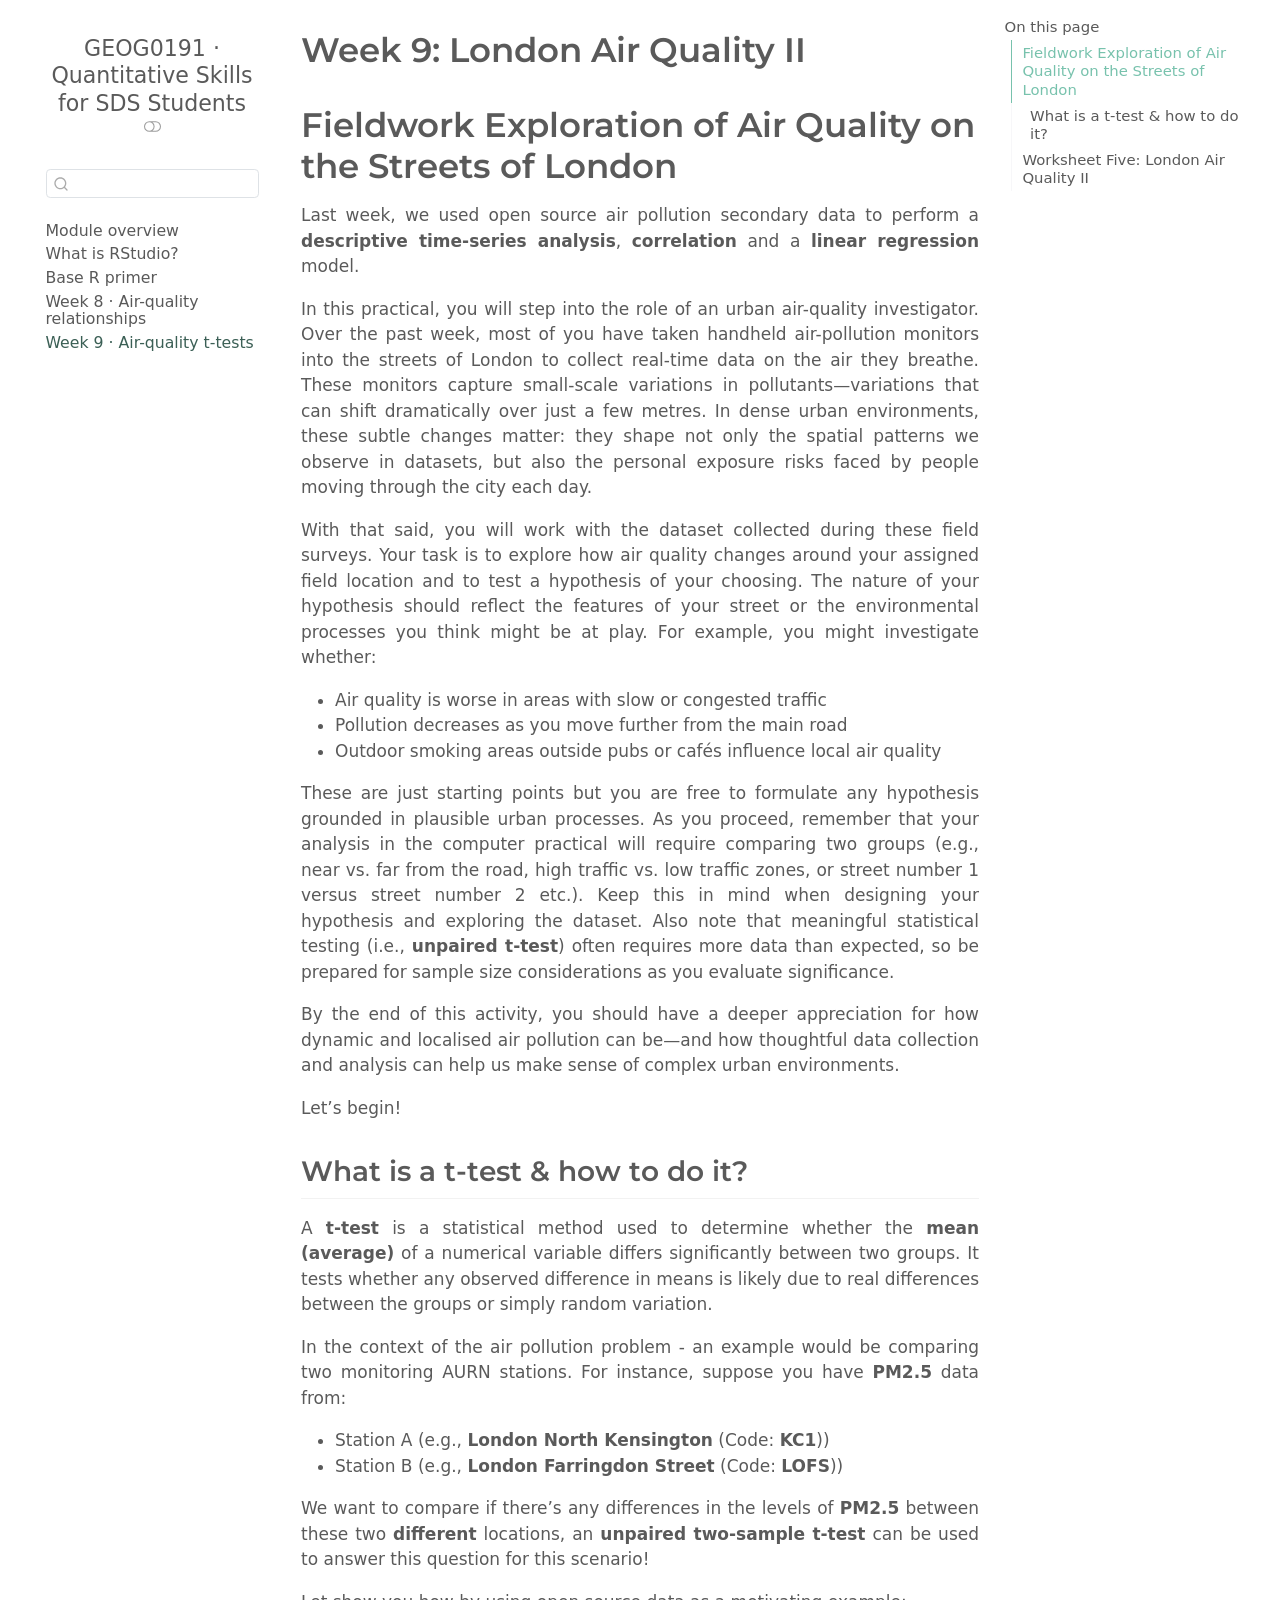
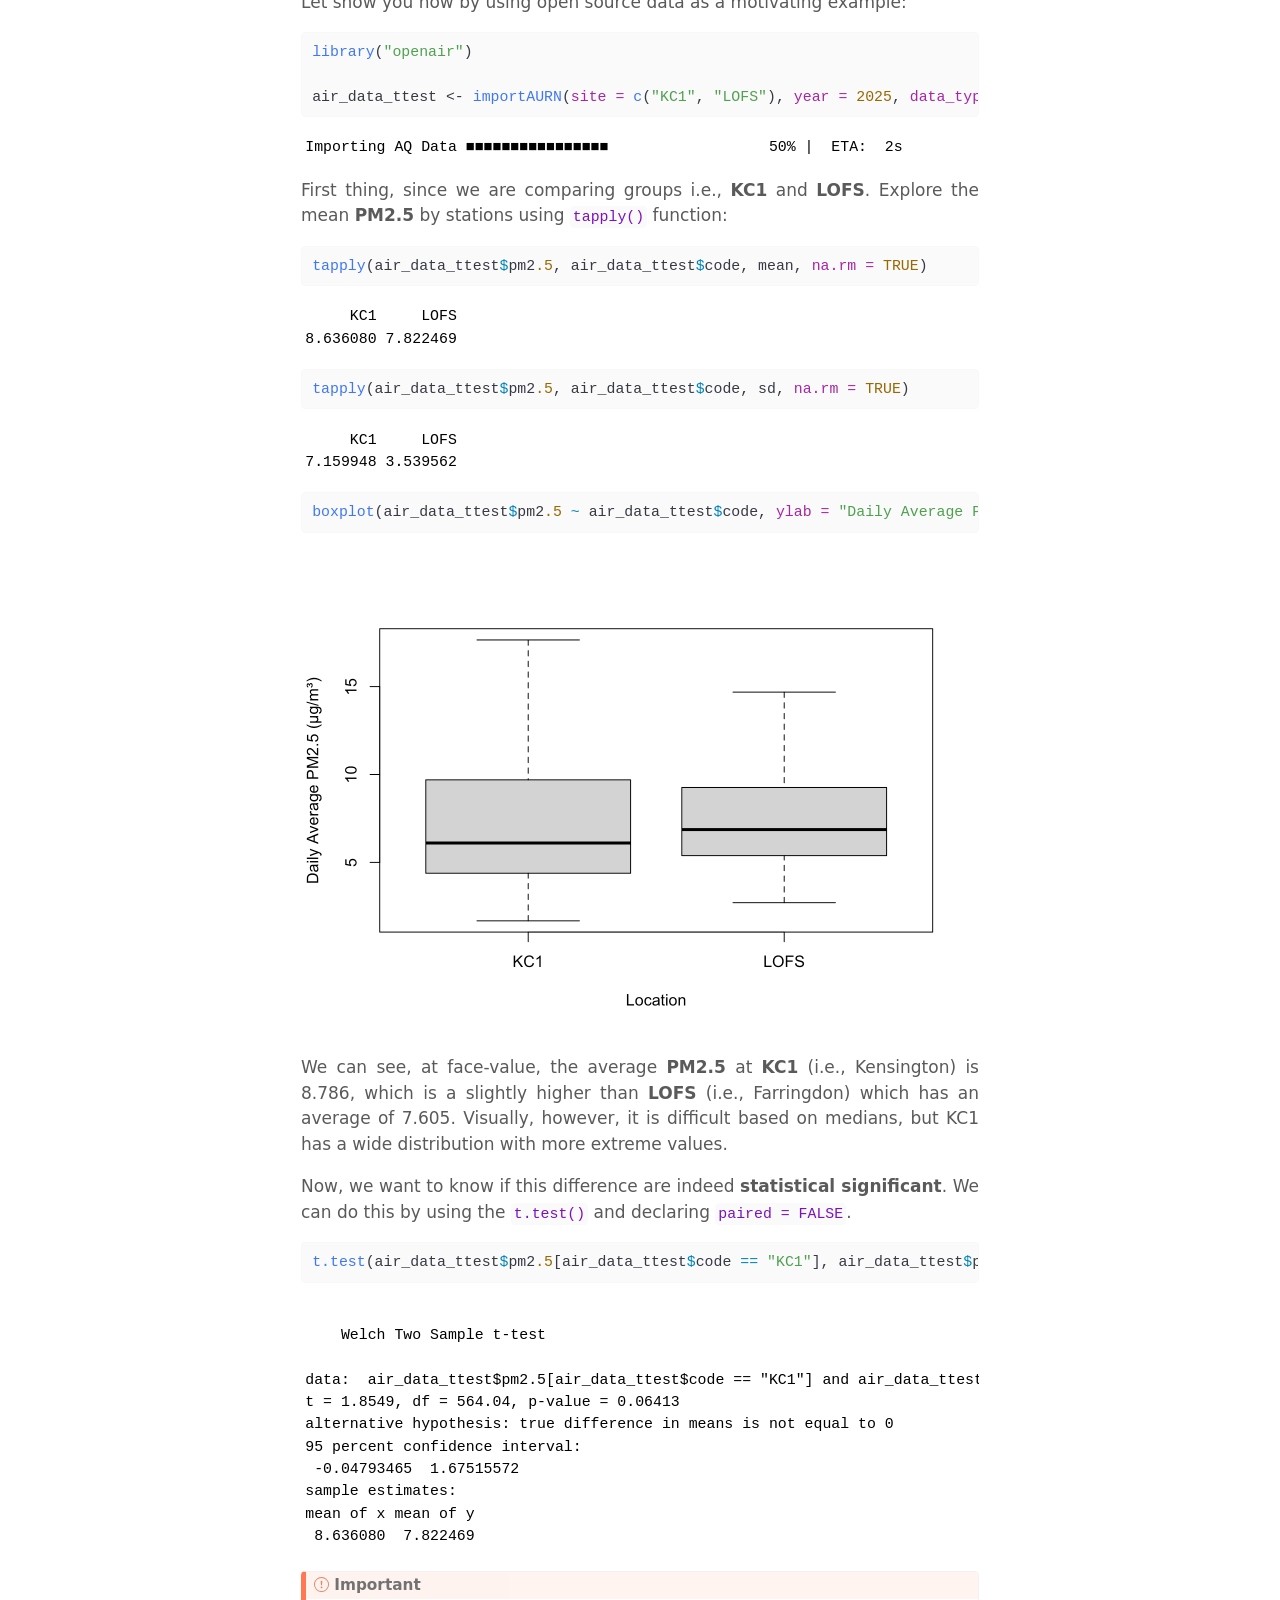
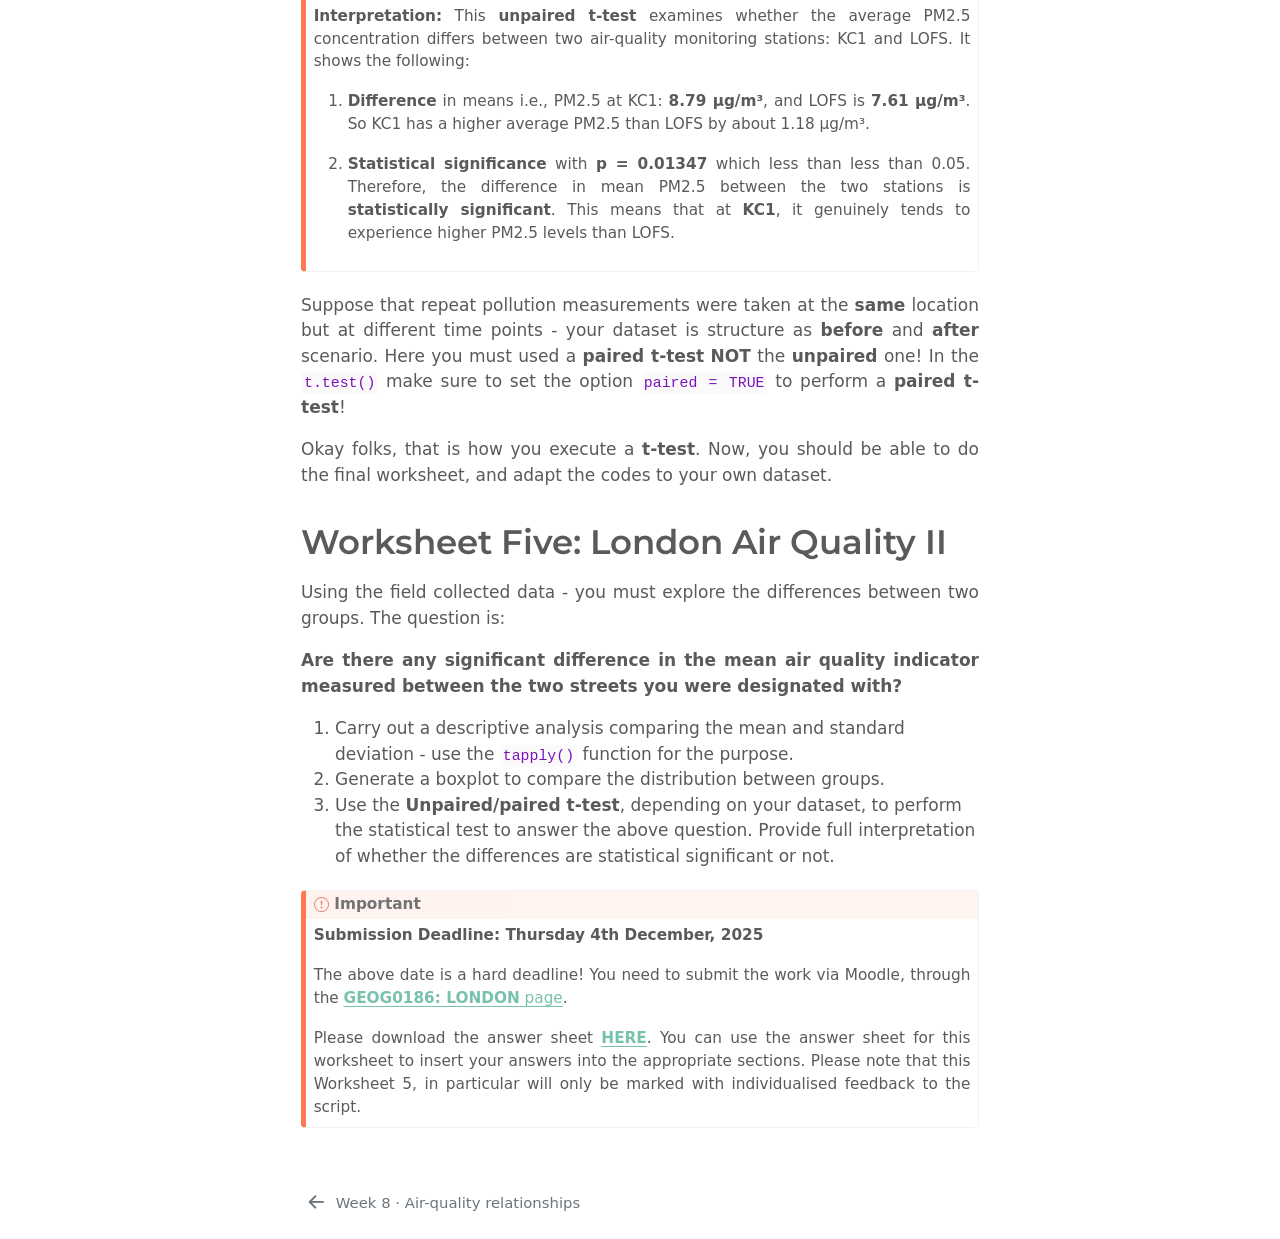
==== docs/10-london_airquality_ttests.html @ a3daf784 "Add GEOG0191 Quarto course website" ====
<!DOCTYPE html>
<html xmlns="http://www.w3.org/1999/xhtml" lang="en" xml:lang="en"><head>

<meta charset="utf-8">
<meta name="generator" content="quarto-1.11.9">

<meta name="viewport" content="width=device-width, initial-scale=1.0, user-scalable=yes">


<title>Week 9: London Air Quality II – GEOG0191 · Quantitative Skills for SDS Students</title>
<style>
/* Default styles provided by pandoc.
** See https://pandoc.org/MANUAL.html#variables-for-html for config info.
*/
span.smallcaps{font-variant: small-caps;}
div.columns{display: flex; gap: 1.5em;}
div.column{flex: auto;}
@media screen {
div.columns{gap: min(4vw, 1.5em);}
div.column{overflow-x: auto;}
}
div.hanging-indent{margin-left: 1.5em; text-indent: -1.5em;}
ul.task-list{list-style: none;}
ul.task-list li input[type="checkbox"] {
  width: 0.8em;
  margin: 0 0.8em 0.2em -1em; /* quarto-specific, see https://github.com/quarto-dev/quarto-cli/issues/4556 */ 
  vertical-align: middle;
}
/* CSS for syntax highlighting */
html { -webkit-text-size-adjust: 100%; }
pre > code.sourceCode { white-space: pre; position: relative; }
pre > code.sourceCode > span { display: inline-block; line-height: 1.25; }
pre > code.sourceCode > span:empty { height: 1.2em; }
.sourceCode { overflow: visible; }
code.sourceCode > span { color: inherit; text-decoration: inherit; }
div.sourceCode { margin: 1em 0; }
pre.sourceCode { margin: 0; }
@media screen {
div.sourceCode { overflow: auto; }
}
@media print {
pre > code.sourceCode { white-space: pre-wrap; }
pre > code.sourceCode > span { text-indent: -5em; padding-left: 5em; }
}
pre.numberSource code
  { counter-reset: source-line 0; }
pre.numberSource code > span
  { position: relative; left: -4em; counter-increment: source-line; }
pre.numberSource code > span > a:first-child::before
  { content: counter(source-line);
    position: relative; left: -1em; text-align: right; vertical-align: baseline;
    border: none; display: inline-block;
    -webkit-touch-callout: none; -webkit-user-select: none;
    -khtml-user-select: none; -moz-user-select: none;
    -ms-user-select: none; user-select: none;
    padding: 0 4px; width: 4em;
  }
pre.numberSource { margin-left: 3em;  padding-left: 4px; }
div.sourceCode
  {   }
@media screen {
pre > code.sourceCode > span > a:first-child::before { text-decoration: underline; }
}
</style>


<script src="site_libs/quarto-nav/quarto-nav.js"></script>
<script src="site_libs/quarto-nav/headroom.min.js"></script>
<script src="site_libs/clipboard/clipboard.min.js"></script>
<script src="site_libs/quarto-search/autocomplete.umd.js"></script>
<script src="site_libs/quarto-search/fuse.min.js"></script>
<script src="site_libs/quarto-search/quarto-search.js"></script>
<meta name="quarto:offset" content="./">
<link href="./09-london_airquality_relationships.html" rel="prev">
<script src="site_libs/quarto-html/quarto.js" type="module"></script>
<script src="site_libs/quarto-html/tabsets/tabsets.js" type="module"></script>
<script src="site_libs/quarto-html/scrollable-regions/scrollable-regions.js" type="module"></script>
<script src="site_libs/quarto-html/popper.min.js"></script>
<script src="site_libs/quarto-html/tippy.umd.min.js"></script>
<script src="site_libs/quarto-html/anchor.min.js"></script>
<link href="site_libs/quarto-html/tippy.css" rel="stylesheet">
<link href="site_libs/quarto-html/quarto-syntax-highlighting-c2b08e7e9e4d0725d7c99c9a799ba6e7.css" rel="stylesheet" class="quarto-color-scheme" id="quarto-text-highlighting-styles">
<link href="site_libs/quarto-html/quarto-syntax-highlighting-dark-b64bf133a05c9b35a1c1b0604a81005c.css" rel="stylesheet" class="quarto-color-scheme quarto-color-alternate" id="quarto-text-highlighting-styles">
<link href="site_libs/quarto-html/quarto-syntax-highlighting-c2b08e7e9e4d0725d7c99c9a799ba6e7.css" rel="stylesheet" class="quarto-color-scheme-extra" id="quarto-text-highlighting-styles">
<script src="site_libs/bootstrap/bootstrap.min.js"></script>
<link href="site_libs/bootstrap/bootstrap-icons.css" rel="stylesheet">
<link href="site_libs/bootstrap/bootstrap-5db68345d1c894ac25164dea69aedfac.min.css" rel="stylesheet" append-hash="true" class="quarto-color-scheme" id="quarto-bootstrap" data-mode="light">
<link href="site_libs/bootstrap/bootstrap-dark-2c276f5c0ceea2bc887d9467728f8e15.min.css" rel="stylesheet" append-hash="true" class="quarto-color-scheme quarto-color-alternate" id="quarto-bootstrap" data-mode="dark">
<link href="site_libs/bootstrap/bootstrap-5db68345d1c894ac25164dea69aedfac.min.css" rel="stylesheet" append-hash="true" class="quarto-color-scheme-extra" id="quarto-bootstrap" data-mode="light">
<script id="quarto-search-options" type="application/json">{
  "location": "sidebar",
  "copy-button": false,
  "collapse-after": 3,
  "panel-placement": "start",
  "type": "textbox",
  "limit": 50,
  "keyboard-shortcut": [
    "f",
    "/",
    "s"
  ],
  "show-item-context": false,
  "language": {
    "search-no-results-text": "No results",
    "search-matching-documents-text": "matching documents",
    "search-copy-link-title": "Copy link to search",
    "search-hide-matches-text": "Hide additional matches",
    "search-more-match-text": "more match in this document",
    "search-more-matches-text": "more matches in this document",
    "search-clear-button-title": "Clear",
    "search-text-placeholder": "",
    "search-detached-cancel-button-title": "Cancel",
    "search-submit-button-title": "Submit",
    "search-label": "Search"
  }
}</script>
<style>html{ scroll-behavior: smooth; }</style>


<link rel="stylesheet" href="assets/all_css/styles.css">
</head>

<body class="nav-sidebar floating quarto-light"><a id="quarto-skip-link" class="visually-hidden-focusable" href="#quarto-document-content">Skip to main content</a><script id="quarto-html-before-body" type="application/javascript">
    const toggleBodyColorMode = (bsSheetEl) => {
      const mode = bsSheetEl.getAttribute("data-mode");
      const bodyEl = window.document.querySelector("body");
      if (mode === "dark") {
        bodyEl.classList.add("quarto-dark");
        bodyEl.classList.remove("quarto-light");
      } else {
        bodyEl.classList.add("quarto-light");
        bodyEl.classList.remove("quarto-dark");
      }
    }
    const toggleBodyColorPrimary = () => {
      const bsSheetEl = window.document.querySelector("link#quarto-bootstrap:not([rel=disabled-stylesheet])");
      if (bsSheetEl) {
        toggleBodyColorMode(bsSheetEl);
      }
    }
    const setColorSchemeToggle = (alternate) => {
      const toggles = window.document.querySelectorAll('.quarto-color-scheme-toggle');
      for (let i=0; i < toggles.length; i++) {
        const toggle = toggles[i];
        if (toggle) {
          toggle.setAttribute("aria-checked", alternate ? "true" : "false");
          if (alternate) {
            toggle.classList.add("alternate");
          } else {
            toggle.classList.remove("alternate");
          }
        }
      }
    };
    const toggleColorMode = (alternate) => {
      // Switch the stylesheets
      const primaryStylesheets = window.document.querySelectorAll('link.quarto-color-scheme:not(.quarto-color-alternate)');
      const alternateStylesheets = window.document.querySelectorAll('link.quarto-color-scheme.quarto-color-alternate');
      manageTransitions('#quarto-margin-sidebar .nav-link', false);
      if (alternate) {
        // note: dark is layered on light, we don't disable primary!
        enableStylesheet(alternateStylesheets);
        for (const sheetNode of alternateStylesheets) {
          if (sheetNode.id === "quarto-bootstrap") {
            toggleBodyColorMode(sheetNode);
          }
        }
      } else {
        disableStylesheet(alternateStylesheets);
        enableStylesheet(primaryStylesheets)
        toggleBodyColorPrimary();
      }
      manageTransitions('#quarto-margin-sidebar .nav-link', true);
      // Switch the toggles
      setColorSchemeToggle(alternate)
    }
    // Hack to workaround the fact that safari doesn't
    // properly recolor the scrollbar when toggling (#1455).
    // Not run on load: stylesheets are set before first paint there, and
    // scrolling would undo the scroll to a URL fragment (#14973).
    // The one pixel nudge keeps the reader where they were.
    const refreshSafariScrollbar = () => {
      if (navigator.userAgent.indexOf('Safari') > 0 && navigator.userAgent.indexOf('Chrome') == -1) {
        manageTransitions("body", false);
        const scrollY = window.scrollY;
        window.scrollTo(0, scrollY > 0 ? scrollY - 1 : 1);
        setTimeout(() => {
          window.scrollTo(0, scrollY);
          manageTransitions("body", true);
        }, 40);
      }
    }
    const disableStylesheet = (stylesheets) => {
      for (let i=0; i < stylesheets.length; i++) {
        const stylesheet = stylesheets[i];
        stylesheet.rel = 'disabled-stylesheet';
      }
    }
    const enableStylesheet = (stylesheets) => {
      for (let i=0; i < stylesheets.length; i++) {
        const stylesheet = stylesheets[i];
        if(stylesheet.rel !== 'stylesheet') { // for Chrome, which will still FOUC without this check
          stylesheet.rel = 'stylesheet';
        }
      }
    }
    const manageTransitions = (selector, allowTransitions) => {
      const els = window.document.querySelectorAll(selector);
      for (let i=0; i < els.length; i++) {
        const el = els[i];
        if (allowTransitions) {
          el.classList.remove('notransition');
        } else {
          el.classList.add('notransition');
        }
      }
    }
    const isFileUrl = () => {
      return window.location.protocol === 'file:';
    }
    const hasAlternateSentinel = () => {
      let styleSentinel = getColorSchemeSentinel();
      if (styleSentinel !== null) {
        return styleSentinel === "alternate";
      } else {
        return false;
      }
    }
    const setStyleSentinel = (alternate) => {
      const value = alternate ? "alternate" : "default";
      if (!isFileUrl()) {
        window.localStorage.setItem("quarto-color-scheme", value);
      } else {
        localAlternateSentinel = value;
      }
    }
    const getColorSchemeSentinel = () => {
      if (!isFileUrl()) {
        const storageValue = window.localStorage.getItem("quarto-color-scheme");
        return storageValue != null ? storageValue : localAlternateSentinel;
      } else {
        return localAlternateSentinel;
      }
    }
    const toggleGiscusIfUsed = (isAlternate, darkModeDefault) => {
      const baseTheme = document.querySelector('#giscus-base-theme')?.value ?? 'light';
      const alternateTheme = document.querySelector('#giscus-alt-theme')?.value ?? 'dark';
      let newTheme = '';
      if(authorPrefersDark) {
        newTheme = isAlternate ? baseTheme : alternateTheme;
      } else {
        newTheme = isAlternate ? alternateTheme : baseTheme;
      }
      const changeGiscusTheme = () => {
        // From: https://github.com/giscus/giscus/issues/336
        const sendMessage = (message) => {
          const iframe = document.querySelector('iframe.giscus-frame');
          if (!iframe) return;
          iframe.contentWindow.postMessage({ giscus: message }, 'https://giscus.app');
        }
        sendMessage({
          setConfig: {
            theme: newTheme
          }
        });
      }
      const isGiscussLoaded = window.document.querySelector('iframe.giscus-frame') !== null;
      if (isGiscussLoaded) {
        changeGiscusTheme();
      }
    };
    const authorPrefersDark = false;
    const darkModeDefault = authorPrefersDark;
      document.querySelector('link#quarto-text-highlighting-styles.quarto-color-scheme-extra').rel = 'disabled-stylesheet';
      document.querySelector('link#quarto-bootstrap.quarto-color-scheme-extra').rel = 'disabled-stylesheet';
    let localAlternateSentinel = darkModeDefault ? 'alternate' : 'default';
    // Dark / light mode switch
    window.quartoToggleColorScheme = () => {
      // Read the current dark / light value
      let toAlternate = !hasAlternateSentinel();
      toggleColorMode(toAlternate);
      refreshSafariScrollbar();
      setStyleSentinel(toAlternate);
      toggleGiscusIfUsed(toAlternate, darkModeDefault);
      window.dispatchEvent(new Event('resize'));
    };
    // Switch to dark mode if need be
    if (hasAlternateSentinel()) {
      toggleColorMode(true);
    } else {
      toggleColorMode(false);
    }
  </script>

<div id="quarto-search-results"></div>
  <header id="quarto-header" class="headroom fixed-top">
  <nav class="quarto-secondary-nav" aria-label="Toolbar">
    <div class="container-fluid d-flex">
      <button type="button" class="quarto-btn-toggle btn" data-bs-toggle="collapse" role="button" data-bs-target=".quarto-sidebar-collapse-item" aria-controls="quarto-sidebar" aria-expanded="false" aria-label="Toggle sidebar navigation" onclick="if (window.quartoToggleHeadroom) { window.quartoToggleHeadroom(); }">
        <i class="bi bi-layout-text-sidebar-reverse"></i>
      </button>
        <nav class="quarto-page-breadcrumbs" aria-label="Breadcrumbs"><ol class="breadcrumb"><li class="breadcrumb-item"><a href="./10-london_airquality_ttests.html">Week 9 · Air-quality t-tests</a></li></ol></nav>
        <a class="flex-grow-1" data-bs-toggle="collapse" data-bs-target=".quarto-sidebar-collapse-item" onclick="if (window.quartoToggleHeadroom) { window.quartoToggleHeadroom(); }">      
        </a>
      <button type="button" class="btn quarto-search-button" aria-label="Search" onclick="window.quartoOpenSearch();">
        <i class="bi bi-search"></i>
      </button>
    </div>
  </nav>
</header>
<!-- content -->
<div id="quarto-content" class="quarto-container page-columns page-rows-contents page-layout-article">
<!-- sidebar -->
  <nav id="quarto-sidebar" class="sidebar collapse collapse-horizontal quarto-sidebar-collapse-item sidebar-navigation floating overflow-auto" aria-label="Site">
    <div class="pt-lg-2 mt-2 text-left sidebar-header">
    <div class="sidebar-title mb-0 py-0">
      <a href="./">GEOG0191 · Quantitative Skills for SDS Students</a> 
        <div class="sidebar-tools-main">
  <button type="button" role="switch" aria-checked="false" class="quarto-color-scheme-toggle quarto-navigation-tool  px-1" onclick="window.quartoToggleColorScheme(); return false;" title="Toggle dark mode" aria-label="Toggle dark mode"><i class="bi"></i></button>
</div>
    </div>
      </div>
        <div class="mt-2 flex-shrink-0 align-items-center">
        <div class="sidebar-search">
        <div id="quarto-search" class="" title="Search"></div>
        </div>
        </div>
    <div class="sidebar-menu-container"> 
    <ul class="list-unstyled mt-1">
        <li class="sidebar-item">
  <div class="sidebar-item-container"> 
  <a href="./index.html" class="sidebar-item-text sidebar-link">
 <span class="menu-text">Module overview</span></a>
  </div>
</li>
        <li class="sidebar-item">
  <div class="sidebar-item-container"> 
  <a href="./01-what_is_rstudio.html" class="sidebar-item-text sidebar-link">
 <span class="menu-text">What is RStudio?</span></a>
  </div>
</li>
        <li class="sidebar-item">
  <div class="sidebar-item-container"> 
  <a href="./02-base_r_primer.html" class="sidebar-item-text sidebar-link">
 <span class="menu-text">Base R primer</span></a>
  </div>
</li>
        <li class="sidebar-item">
  <div class="sidebar-item-container"> 
  <a href="./09-london_airquality_relationships.html" class="sidebar-item-text sidebar-link">
 <span class="menu-text">Week 8 · Air-quality relationships</span></a>
  </div>
</li>
        <li class="sidebar-item">
  <div class="sidebar-item-container"> 
  <a href="./10-london_airquality_ttests.html" class="sidebar-item-text sidebar-link active">
 <span class="menu-text">Week 9 · Air-quality t-tests</span></a>
  </div>
</li>
    </ul>
    </div>
</nav>
<div id="quarto-sidebar-glass" class="quarto-sidebar-collapse-item" data-bs-toggle="collapse" data-bs-target=".quarto-sidebar-collapse-item"></div>
<!-- margin-sidebar -->
    <div id="quarto-margin-sidebar" class="sidebar margin-sidebar">
        <nav id="TOC" role="doc-toc" aria-labelledby="toc-title" class="toc-active">
    <h2 id="toc-title">On this page</h2>
   
  <ul>
  <li><a href="#fieldwork-exploration-of-air-quality-on-the-streets-of-london" id="toc-fieldwork-exploration-of-air-quality-on-the-streets-of-london" class="nav-link active" data-scroll-target="#fieldwork-exploration-of-air-quality-on-the-streets-of-london">Fieldwork Exploration of Air Quality on the Streets of London</a>
  <ul class="collapse">
  <li><a href="#what-is-a-t-test-how-to-do-it" id="toc-what-is-a-t-test-how-to-do-it" class="nav-link" data-scroll-target="#what-is-a-t-test-how-to-do-it">What is a t-test &amp; how to do it?</a></li>
  </ul></li>
  <li><a href="#worksheet-five-london-air-quality-ii" id="toc-worksheet-five-london-air-quality-ii" class="nav-link" data-scroll-target="#worksheet-five-london-air-quality-ii">Worksheet Five: London Air Quality II</a></li>
  </ul>
</nav>
    </div>
<!-- main -->
<main class="content" id="quarto-document-content" tabindex="-1">


<header id="title-block-header" class="quarto-title-block default">
<div class="quarto-title">
<h1 class="title">Week 9: London Air Quality II</h1>
</div>



<div class="quarto-title-meta">

    
  
    
  </div>
  


</header>


<section id="fieldwork-exploration-of-air-quality-on-the-streets-of-london" class="level1">
<h1>Fieldwork Exploration of Air Quality on the Streets of London</h1>
<p>Last week, we used open source air pollution secondary data to perform a <strong>descriptive time-series analysis</strong>, <strong>correlation</strong> and a <strong>linear regression</strong> model.</p>
<p>In this practical, you will step into the role of an urban air-quality investigator. Over the past week, most of you have taken handheld air-pollution monitors into the streets of London to collect real-time data on the air they breathe. These monitors capture small-scale variations in pollutants—variations that can shift dramatically over just a few metres. In dense urban environments, these subtle changes matter: they shape not only the spatial patterns we observe in datasets, but also the personal exposure risks faced by people moving through the city each day.</p>
<p>With that said, you will work with the dataset collected during these field surveys. Your task is to explore how air quality changes around your assigned field location and to test a hypothesis of your choosing. The nature of your hypothesis should reflect the features of your street or the environmental processes you think might be at play. For example, you might investigate whether:</p>
<ul>
<li>Air quality is worse in areas with slow or congested traffic</li>
<li>Pollution decreases as you move further from the main road</li>
<li>Outdoor smoking areas outside pubs or cafés influence local air quality</li>
</ul>
<p>These are just starting points but you are free to formulate any hypothesis grounded in plausible urban processes. As you proceed, remember that your analysis in the computer practical will require comparing two groups (e.g., near vs.&nbsp;far from the road, high traffic vs.&nbsp;low traffic zones, or street number 1 versus street number 2 etc.). Keep this in mind when designing your hypothesis and exploring the dataset. Also note that meaningful statistical testing (i.e., <strong>unpaired t-test</strong>) often requires more data than expected, so be prepared for sample size considerations as you evaluate significance.</p>
<p>By the end of this activity, you should have a deeper appreciation for how dynamic and localised air pollution can be—and how thoughtful data collection and analysis can help us make sense of complex urban environments.</p>
<p>Let’s begin!</p>
<section id="what-is-a-t-test-how-to-do-it" class="level2">
<h2 class="anchored" data-anchor-id="what-is-a-t-test-how-to-do-it">What is a t-test &amp; how to do it?</h2>
<p>A <strong>t-test</strong> is a statistical method used to determine whether the <strong>mean (average)</strong> of a numerical variable differs significantly between two groups. It tests whether any observed difference in means is likely due to real differences between the groups or simply random variation.</p>
<p>In the context of the air pollution problem - an example would be comparing two monitoring AURN stations. For instance, suppose you have <strong>PM2.5</strong> data from:</p>
<ul>
<li>Station A (e.g., <strong>London North Kensington</strong> (Code: <strong>KC1</strong>))</li>
<li>Station B (e.g., <strong>London Farringdon Street</strong> (Code: <strong>LOFS</strong>))</li>
</ul>
<p>We want to compare if there’s any differences in the levels of <strong>PM2.5</strong> between these two <strong>different</strong> locations, an <strong>unpaired two-sample t-test</strong> can be used to answer this question for this scenario!</p>
<p>Let show you how by using open source data as a motivating example:</p>
<div class="cell">
<div class="code-copy-outer-scaffold"><div class="sourceCode cell-code" id="cb1"><pre class="sourceCode r code-with-copy"><code class="sourceCode r"><span id="cb1-1"><a href="#cb1-1" aria-hidden="true" tabindex="-1"></a><span class="fu">library</span>(<span class="st">"openair"</span>)</span>
<span id="cb1-2"><a href="#cb1-2" aria-hidden="true" tabindex="-1"></a></span>
<span id="cb1-3"><a href="#cb1-3" aria-hidden="true" tabindex="-1"></a>air_data_ttest <span class="ot">&lt;-</span> <span class="fu">importAURN</span>(<span class="at">site =</span> <span class="fu">c</span>(<span class="st">"KC1"</span>, <span class="st">"LOFS"</span>), <span class="at">year =</span> <span class="dv">2025</span>, <span class="at">data_type =</span> <span class="st">"daily"</span>, <span class="at">pollutant =</span> <span class="st">"pm2.5"</span>)</span></code></pre></div><button title="Copy to Clipboard" class="code-copy-button"><i class="bi"></i></button></div>
<div class="cell-output cell-output-stderr">
<pre><code>Importing AQ Data ■■■■■■■■■■■■■■■■                  50% |  ETA:  2s</code></pre>
</div>
</div>
<p>First thing, since we are comparing groups i.e., <strong>KC1</strong> and <strong>LOFS</strong>. Explore the mean <strong>PM2.5</strong> by stations using <code>tapply()</code> function:</p>
<div class="cell">
<div class="code-copy-outer-scaffold"><div class="sourceCode cell-code" id="cb3"><pre class="sourceCode r code-with-copy"><code class="sourceCode r"><span id="cb3-1"><a href="#cb3-1" aria-hidden="true" tabindex="-1"></a><span class="fu">tapply</span>(air_data_ttest<span class="sc">$</span>pm2<span class="fl">.5</span>, air_data_ttest<span class="sc">$</span>code, mean, <span class="at">na.rm =</span> <span class="cn">TRUE</span>)</span></code></pre></div><button title="Copy to Clipboard" class="code-copy-button"><i class="bi"></i></button></div>
<div class="cell-output cell-output-stdout">
<pre><code>     KC1     LOFS 
8.636080 7.822469 </code></pre>
</div>
<div class="code-copy-outer-scaffold"><div class="sourceCode cell-code" id="cb5"><pre class="sourceCode r code-with-copy"><code class="sourceCode r"><span id="cb5-1"><a href="#cb5-1" aria-hidden="true" tabindex="-1"></a><span class="fu">tapply</span>(air_data_ttest<span class="sc">$</span>pm2<span class="fl">.5</span>, air_data_ttest<span class="sc">$</span>code, sd, <span class="at">na.rm =</span> <span class="cn">TRUE</span>)</span></code></pre></div><button title="Copy to Clipboard" class="code-copy-button"><i class="bi"></i></button></div>
<div class="cell-output cell-output-stdout">
<pre><code>     KC1     LOFS 
7.159948 3.539562 </code></pre>
</div>
<div class="code-copy-outer-scaffold"><div class="sourceCode cell-code" id="cb7"><pre class="sourceCode r code-with-copy"><code class="sourceCode r"><span id="cb7-1"><a href="#cb7-1" aria-hidden="true" tabindex="-1"></a><span class="fu">boxplot</span>(air_data_ttest<span class="sc">$</span>pm2<span class="fl">.5</span> <span class="sc">~</span> air_data_ttest<span class="sc">$</span>code, <span class="at">ylab =</span> <span class="st">"Daily Average PM2.5 (μg/m³)"</span>, <span class="at">xlab =</span> <span class="st">"Location"</span>, <span class="at">outline =</span> <span class="cn">FALSE</span>)</span></code></pre></div><button title="Copy to Clipboard" class="code-copy-button"><i class="bi"></i></button></div>
<div class="cell-output-display">
<div>
<figure class="figure">
<p><img src="10-london_airquality_ttests_files/figure-html/mean_groups_analysis-1.png" class="img-fluid figure-img" width="672"></p>
</figure>
</div>
</div>
</div>
<p>We can see, at face-value, the average <strong>PM2.5</strong> at <strong>KC1</strong> (i.e., Kensington) is 8.786, which is a slightly higher than <strong>LOFS</strong> (i.e., Farringdon) which has an average of 7.605. Visually, however, it is difficult based on medians, but KC1 has a wide distribution with more extreme values.</p>
<p>Now, we want to know if this difference are indeed <strong>statistical significant</strong>. We can do this by using the <code>t.test()</code> and declaring <code>paired = FALSE</code>.</p>
<div class="cell">
<div class="code-copy-outer-scaffold"><div class="sourceCode cell-code" id="cb8"><pre class="sourceCode r code-with-copy"><code class="sourceCode r"><span id="cb8-1"><a href="#cb8-1" aria-hidden="true" tabindex="-1"></a><span class="fu">t.test</span>(air_data_ttest<span class="sc">$</span>pm2<span class="fl">.5</span>[air_data_ttest<span class="sc">$</span>code <span class="sc">==</span> <span class="st">"KC1"</span>], air_data_ttest<span class="sc">$</span>pm2<span class="fl">.5</span>[air_data_ttest<span class="sc">$</span>code <span class="sc">==</span> <span class="st">"LOFS"</span>], <span class="at">paired =</span> <span class="cn">FALSE</span>)</span></code></pre></div><button title="Copy to Clipboard" class="code-copy-button"><i class="bi"></i></button></div>
<div class="cell-output cell-output-stdout">
<pre><code>
    Welch Two Sample t-test

data:  air_data_ttest$pm2.5[air_data_ttest$code == "KC1"] and air_data_ttest$pm2.5[air_data_ttest$code == "LOFS"]
t = 1.8549, df = 564.04, p-value = 0.06413
alternative hypothesis: true difference in means is not equal to 0
95 percent confidence interval:
 -0.04793465  1.67515572
sample estimates:
mean of x mean of y 
 8.636080  7.822469 </code></pre>
</div>
</div>
<div class="callout callout-style-default callout-important callout-titled">
<div class="callout-header d-flex align-content-center">
<div class="callout-icon-container">
<i class="callout-icon"></i>
</div>
<div class="callout-title-container flex-fill">
Important
</div>
</div>
<div class="callout-body-container callout-body">
<p><strong>Interpretation:</strong> This <strong>unpaired t-test</strong> examines whether the average PM2.5 concentration differs between two air-quality monitoring stations: KC1 and LOFS. It shows the following:</p>
<ol type="1">
<li><p><strong>Difference</strong> in means i.e., PM2.5 at KC1: <strong>8.79 µg/m³</strong>, and LOFS is <strong>7.61 µg/m³</strong>. So KC1 has a higher average PM2.5 than LOFS by about 1.18 µg/m³.</p></li>
<li><p><strong>Statistical significance</strong> with <strong>p = 0.01347</strong> which less than less than 0.05. Therefore, the difference in mean PM2.5 between the two stations is <strong>statistically significant</strong>. This means that at <strong>KC1</strong>, it genuinely tends to experience higher PM2.5 levels than LOFS.</p></li>
</ol>
</div>
</div>
<div class="(.callout-warning)">
<p>Suppose that repeat pollution measurements were taken at the <strong>same</strong> location but at different time points - your dataset is structure as <strong>before</strong> and <strong>after</strong> scenario. Here you must used a <strong>paired t-test</strong> <strong>NOT</strong> the <strong>unpaired</strong> one! In the <code>t.test()</code> make sure to set the option <code>paired = TRUE</code> to perform a <strong>paired t-test</strong>!</p>
</div>
<p>Okay folks, that is how you execute a <strong>t-test</strong>. Now, you should be able to do the final worksheet, and adapt the codes to your own dataset.</p>
</section>
</section>
<section id="worksheet-five-london-air-quality-ii" class="level1">
<h1>Worksheet Five: London Air Quality II</h1>
<p>Using the field collected data - you must explore the differences between two groups. The question is:</p>
<p><strong>Are there any significant difference in the mean air quality indicator measured between the two streets you were designated with?</strong></p>
<ol type="1">
<li>Carry out a descriptive analysis comparing the mean and standard deviation - use the <code>tapply()</code> function for the purpose.</li>
<li>Generate a boxplot to compare the distribution between groups.</li>
<li>Use the <strong>Unpaired/paired t-test</strong>, depending on your dataset, to perform the statistical test to answer the above question. Provide full interpretation of whether the differences are statistical significant or not.</li>
</ol>
<div class="callout callout-style-default callout-important callout-titled">
<div class="callout-header d-flex align-content-center">
<div class="callout-icon-container">
<i class="callout-icon"></i>
</div>
<div class="callout-title-container flex-fill">
Important
</div>
</div>
<div class="callout-body-container callout-body">
<p><strong>Submission Deadline: Thursday 4th December, 2025</strong></p>
<p>The above date is a hard deadline! You need to submit the work via Moodle, through the <a href="https://moodle.ucl.ac.uk/course/view.php?id=51594"><strong>GEOG0186: LONDON</strong> page</a>.</p>
<p>Please download the answer sheet <a href="https://github.com/UCLPG-MSC-SGDS/GEOG0186/raw/main/tasks/Answers%20sheet%20for%20task%205.docx"><strong>HERE</strong></a>. You can use the answer sheet for this worksheet to insert your answers into the appropriate sections. Please note that this Worksheet 5, in particular will only be marked with individualised feedback to the script.</p>
</div>
</div>


</section>

</main> <!-- /main -->
<script id="quarto-html-after-body" type="application/javascript">
  window.document.addEventListener("DOMContentLoaded", function (event) {
    // Ensure there is a toggle, if there isn't float one in the top right
    if (window.document.querySelector('.quarto-color-scheme-toggle') === null) {
      const toggle = window.document.createElement('button');
      toggle.type = "button";
      toggle.setAttribute("role", "switch");
      toggle.setAttribute("aria-checked", "false");
      toggle.classList.add('top-right');
      toggle.classList.add('quarto-color-scheme-toggle');
      toggle.setAttribute("aria-label", "Toggle dark mode");
      toggle.onclick = function() { try { window.quartoToggleColorScheme(); } catch {} return false; };
      const i = window.document.createElement("i");
      i.classList.add('bi');
      toggle.appendChild(i);
      // Put the toggle in a landmark of its own, so that landmark navigation
      // can reach it.
      //
      // The container is always a fresh direct child of body, and the toggle is
      // never moved into page furniture that the theme or the author controls.
      // The toggle is positioned against the page, so any ancestor that
      // establishes a containing block captures it: a positioned element or a
      // grid for position: absolute, and transform, filter, will-change or
      // contain for position: fixed. A direct child of body has none of these
      // to inherit, and the shift when one appears is silent and visual.
      //
      // ARIA says a document should have at most one banner, and axe reports a
      // duplicate whether or not the banners carry distinct labels. So use a
      // header when the page has no banner yet, and a named region otherwise.
      //
      // A header is a banner wherever it sits, unless it is inside sectioning
      // content, so this cannot just look at the children of body: a custom
      // page layout wraps the title block header in a plain div. An explicit
      // role="banner" always counts.
      const sectioning = 'article, aside, main, nav, section, [role="article"], [role="complementary"], [role="main"], [role="navigation"], [role="region"]';
      const hasBanner = Array.from(
        window.document.querySelectorAll('header:not([role]), [role="banner"]')
      ).some(function(el) {
        return el.hasAttribute("role") || el.closest(sectioning) === null;
      });
      const container = window.document.createElement(hasBanner ? "div" : "header");
      if (hasBanner) {
        container.setAttribute("role", "region");
        container.setAttribute("aria-label", "Toggle dark mode");
      }
      container.classList.add('quarto-color-scheme-toggle-container');
      container.appendChild(toggle);
      window.document.body.appendChild(container);
    }
    setColorSchemeToggle(hasAlternateSentinel())
    const icon = "";
    const anchorJS = new window.AnchorJS();
    anchorJS.options = {
      placement: 'right',
      icon: icon
    };
    anchorJS.add('.anchored');
    const isCodeAnnotation = (el) => {
      for (const clz of el.classList) {
        if (clz.startsWith('code-annotation-')) {                     
          return true;
        }
      }
      return false;
    }
    const onCopySuccess = function(e) {
      // button target
      const button = e.trigger;
      // don't keep focus
      button.blur();
      // flash "checked"
      button.classList.add('code-copy-button-checked');
      var currentTitle = button.getAttribute("title");
      button.setAttribute("title", "Copied!");
      let tooltip;
      if (window.bootstrap) {
        button.setAttribute("data-bs-toggle", "tooltip");
        button.setAttribute("data-bs-placement", "left");
        button.setAttribute("data-bs-title", "Copied!");
        tooltip = new bootstrap.Tooltip(button, 
          { trigger: "manual", 
            customClass: "code-copy-button-tooltip",
            offset: [0, -8]});
        tooltip.show();    
      }
      setTimeout(function() {
        if (tooltip) {
          tooltip.hide();
          button.removeAttribute("data-bs-title");
          button.removeAttribute("data-bs-toggle");
          button.removeAttribute("data-bs-placement");
        }
        button.setAttribute("title", currentTitle);
        button.classList.remove('code-copy-button-checked');
      }, 1000);
      // clear code selection
      e.clearSelection();
    }
    const getTextToCopy = function(trigger) {
      const outerScaffold = trigger.parentElement.cloneNode(true);
      const codeEl = outerScaffold.querySelector('code');
      for (const childEl of codeEl.children) {
        if (isCodeAnnotation(childEl)) {
          childEl.remove();
        }
      }
      return codeEl.innerText;
    }
    const clipboard = new window.ClipboardJS('.code-copy-button:not([data-in-quarto-modal])', {
      text: getTextToCopy
    });
    clipboard.on('success', onCopySuccess);
    if (window.document.getElementById('quarto-embedded-source-code-modal')) {
      const clipboardModal = new window.ClipboardJS('.code-copy-button[data-in-quarto-modal]', {
        text: getTextToCopy,
        container: window.document.getElementById('quarto-embedded-source-code-modal')
      });
      clipboardModal.on('success', onCopySuccess);
    }
      var localhostRegex = new RegExp(/^(?:http|https):\/\/localhost\:?[0-9]*\//);
      var mailtoRegex = new RegExp(/^mailto:/);
        var filterRegex = new RegExp('/' + window.location.host + '/');
      var isInternal = (href) => {
          return filterRegex.test(href) || localhostRegex.test(href) || mailtoRegex.test(href);
      }
      // Inspect non-navigation links and adorn them if external
      window.quartoDecorateExternalLinks = function (root) {
     var links = (root || window.document).querySelectorAll('a[href]:not(.nav-link):not(.navbar-brand):not(.toc-action):not(.sidebar-link):not(.sidebar-item-toggle):not(.pagination-link):not(.no-external):not([aria-hidden]):not(.dropdown-item):not(.quarto-navigation-tool):not(.about-link)');
      for (var i=0; i<links.length; i++) {
        const link = links[i];
        if (!isInternal(link.href)) {
          // undo the damage that might have been done by quarto-nav.js in the case of
          // links that we want to consider external
          if (link.dataset.originalHref !== undefined) {
            link.href = link.dataset.originalHref;
          }
          if (!link.classList.contains('no-external-icon')) {
          }
        }
      }
      };
      window.quartoDecorateExternalLinks(window.document);
    // Esc closes the popup (WCAG 1.4.13) and focus leaving both trigger and
    // popup closes it (WCAG 2.4.11); tippy handles neither for interactive popups.
    const hideOnEscAndFocusOut = {
      name: 'hideOnEscAndFocusOut',
      defaultValue: true,
      fn(instance) {
        const dismiss = () => {
          // A show scheduled by the trigger delay would otherwise reopen it
          instance.clearDelayTimeouts();
          instance.hide();
        };
        const onKeyDown = (event) => {
          if (event.key !== 'Escape') {
            return;
          }
          // Keep Esc from also reaching page handlers (e.g. reveal.js overview),
          // except an open reveal.js slide menu, which Esc should close too.
          // The menu handles keys only when its keyboard option is on.
          const menuHandlesEsc = window.Reveal?.getPlugin?.('menu')?.isOpen() &&
            window.Reveal.getConfig().menu?.keyboard !== false;
          if (!menuHandlesEsc) {
            event.stopPropagation();
          }
          if (instance.popper.contains(window.document.activeElement)) {
            // Disabled while refocusing so the focus trigger does not reopen it
            instance.disable();
            instance.reference.focus();
            instance.enable();
          }
          dismiss();
        };
        const onFocusOut = (event) => {
          const target = event.relatedTarget;
          if (target && !instance.reference.contains(target) &&
              !instance.popper.contains(target)) {
            dismiss();
          }
        };
        // On the trigger too: a click trigger (code-annotations: select) has no
        // blur handling. Attached for the instance's lifetime so leaving the
        // trigger also cancels a show still pending on the trigger delay.
        instance.reference.addEventListener('focusout', onFocusOut);
        return {
          onShow() {
            window.document.addEventListener('keydown', onKeyDown, true);
            instance.popper.addEventListener('focusout', onFocusOut);
          },
          onHide() {
            window.document.removeEventListener('keydown', onKeyDown, true);
            instance.popper.removeEventListener('focusout', onFocusOut);
          },
          onDestroy() {
            instance.reference.removeEventListener('focusout', onFocusOut);
          },
        };
      },
    };
    function tippyHover(el, contentFn, onTriggerFn, onUntriggerFn) {
      const config = {
        allowHTML: true,
        maxWidth: 500,
        delay: 100,
        arrow: false,
        appendTo: function(el) {
            return el.parentElement;
        },
        interactive: true,
        interactiveBorder: 10,
        theme: 'quarto',
        placement: 'bottom-start',
        plugins: [hideOnEscAndFocusOut],
      };
      if (contentFn) {
        config.content = contentFn;
      }
      if (onTriggerFn) {
        config.onTrigger = onTriggerFn;
      }
      if (onUntriggerFn) {
        config.onUntrigger = onUntriggerFn;
      }
      window.tippy(el, config); 
    }
    const noterefs = window.document.querySelectorAll('a[role="doc-noteref"]');
    for (var i=0; i<noterefs.length; i++) {
      const ref = noterefs[i];
      tippyHover(ref, function() {
        // use id or data attribute instead here
        let href = ref.getAttribute('data-footnote-href') || ref.getAttribute('href');
        try { href = new URL(href).hash; } catch {}
        const id = href.replace(/^#\/?/, "");
        const note = window.document.getElementById(id);
        if (note) {
          return note.innerHTML;
        } else {
          return "";
        }
      });
    }
    const xrefs = window.document.querySelectorAll('a.quarto-xref');
    const processXRef = (id, note) => {
      // Strip column container classes
      const stripColumnClz = (el) => {
        el.classList.remove("page-full", "page-columns");
        if (el.children) {
          for (const child of el.children) {
            stripColumnClz(child);
          }
        }
      }
      stripColumnClz(note)
      if (id === null || id.startsWith('sec-')) {
        // Special case sections, only their first couple elements
        const container = document.createElement("div");
        if (note.children && note.children.length > 2) {
          container.appendChild(note.children[0].cloneNode(true));
          for (let i = 1; i < note.children.length; i++) {
            const child = note.children[i];
            if (child.tagName === "P" && child.innerText === "") {
              continue;
            } else {
              container.appendChild(child.cloneNode(true));
              break;
            }
          }
          if (window.Quarto?.typesetMath) {
            window.Quarto.typesetMath(container);
          }
          return container.innerHTML
        } else {
          if (window.Quarto?.typesetMath) {
            window.Quarto.typesetMath(note);
          }
          return note.innerHTML;
        }
      } else {
        // Remove any anchor links if they are present
        const anchorLink = note.querySelector('a.anchorjs-link');
        if (anchorLink) {
          anchorLink.remove();
        }
        if (window.Quarto?.typesetMath) {
          window.Quarto.typesetMath(note);
        }
        if (note.classList.contains("callout")) {
          return note.outerHTML;
        } else {
          return note.innerHTML;
        }
      }
    }
    for (var i=0; i<xrefs.length; i++) {
      const xref = xrefs[i];
      tippyHover(xref, undefined, function(instance) {
        instance.disable();
        let url = xref.getAttribute('href');
        let hash = undefined; 
        if (url.startsWith('#')) {
          hash = url;
        } else {
          try { hash = new URL(url).hash; } catch {}
        }
        if (hash) {
          const id = hash.replace(/^#\/?/, "");
          const note = window.document.getElementById(id);
          if (note !== null) {
            try {
              const html = processXRef(id, note.cloneNode(true));
              instance.setContent(html);
            } finally {
              instance.enable();
              instance.show();
            }
          } else {
            // See if we can fetch this
            fetch(url.split('#')[0])
            .then(res => res.text())
            .then(html => {
              const parser = new DOMParser();
              const htmlDoc = parser.parseFromString(html, "text/html");
              const note = htmlDoc.getElementById(id);
              if (note !== null) {
                const html = processXRef(id, note);
                instance.setContent(html);
              } 
            }).finally(() => {
              instance.enable();
              instance.show();
            });
          }
        } else {
          // See if we can fetch a full url (with no hash to target)
          // This is a special case and we should probably do some content thinning / targeting
          fetch(url)
          .then(res => res.text())
          .then(html => {
            const parser = new DOMParser();
            const htmlDoc = parser.parseFromString(html, "text/html");
            const note = htmlDoc.querySelector('main.content');
            if (note !== null) {
              // This should only happen for chapter cross references
              // (since there is no id in the URL)
              // remove the first header
              if (note.children.length > 0 && note.children[0].tagName === "HEADER") {
                note.children[0].remove();
              }
              const html = processXRef(null, note);
              instance.setContent(html);
            } 
          }).finally(() => {
            instance.enable();
            instance.show();
          });
        }
      }, function(instance) {
      });
    }
        let selectedAnnoteEl;
        const selectorForAnnotation = ( cell, annotation) => {
          let cellAttr = 'data-code-cell="' + cell + '"';
          let lineAttr = 'data-code-annotation="' +  annotation + '"';
          const selector = 'span[' + cellAttr + '][' + lineAttr + ']';
          return selector;
        }
        const selectCodeLines = (annoteEl) => {
          const doc = window.document;
          const targetCell = annoteEl.getAttribute("data-target-cell");
          const targetAnnotation = annoteEl.getAttribute("data-target-annotation");
          const annoteSpan = window.document.querySelector(selectorForAnnotation(targetCell, targetAnnotation));
          const lines = annoteSpan.getAttribute("data-code-lines").split(",");
          const lineIds = lines.map((line) => {
            return targetCell + "-" + line;
          })
          // Each band is positioned against its own containing block, which is
          // not the offsetParent of the lines, so place it from client rects.
          const placeBand = (band, firstEl, lastEl, codeBlock) => {
            const container = band.offsetParent;
            if (container === null) {
              return;
            }
            const containerRect = container.getBoundingClientRect();
            // Reveal.js scales slides with a transform, so convert client
            // pixels back to the CSS pixels of the container.
            const scale = containerRect.height / container.offsetHeight || 1;
            const firstRect = firstEl.getBoundingClientRect();
            const lastRect = lastEl.getBoundingClientRect();
            const top = (firstRect.top - containerRect.top) / scale - container.clientTop + container.scrollTop;
            const height = (lastRect.bottom - firstRect.top) / scale;
            band.style.top = top - 2 + "px";
            band.style.height = height + 4 + "px";
            if (codeBlock) {
              // Without the copy button wrapper, the containing block is wider
              // than the code block, so span the code block explicitly.
              const blockRect = codeBlock.getBoundingClientRect();
              band.style.left = (blockRect.left - containerRect.left) / scale - container.clientLeft + container.scrollLeft + "px";
              band.style.width = blockRect.width / scale + "px";
            }
          };
          if (lineIds.length > 0) {
            const el = window.document.getElementById(lineIds[0]);
            const lastEl = window.document.getElementById(lineIds[lineIds.length - 1]);
            const parent = el.parentElement.parentElement;
            // cook up a div (if necessary) and position it
            let div = window.document.getElementById("code-annotation-line-highlight");
            if (div === null) {
              div = window.document.createElement("div");
              div.setAttribute("id", "code-annotation-line-highlight");
              div.style.position = 'absolute';
              parent.appendChild(div);
            }
            placeBand(div, el, lastEl, parent.closest("div.sourceCode") || parent);
            let gutterDiv = window.document.getElementById("code-annotation-line-highlight-gutter");
            if (gutterDiv === null) {
              gutterDiv = window.document.createElement("div");
              gutterDiv.setAttribute("id", "code-annotation-line-highlight-gutter");
              gutterDiv.style.position = 'absolute';
              const codeCell = window.document.getElementById(targetCell);
              const gutter = codeCell.querySelector('.code-annotation-gutter');
              gutter.appendChild(gutterDiv);
            }
            placeBand(gutterDiv, el, lastEl);
            selectedAnnoteEl = annoteEl;
          }
        };
        const unselectCodeLines = () => {
          const elementsIds = ["code-annotation-line-highlight", "code-annotation-line-highlight-gutter"];
          elementsIds.forEach((elId) => {
            const div = window.document.getElementById(elId);
            if (div) {
              div.remove();
            }
          });
          selectedAnnoteEl = undefined;
        };
          // Handle positioning of the toggle
      window.addEventListener(
        "resize",
        throttle(() => {
          elRect = undefined;
          if (selectedAnnoteEl) {
            selectCodeLines(selectedAnnoteEl);
          }
        }, 10)
      );
      function throttle(fn, ms) {
      let throttle = false;
      let timer;
        return (...args) => {
          if(!throttle) { // first call gets through
              fn.apply(this, args);
              throttle = true;
          } else { // all the others get throttled
              if(timer) clearTimeout(timer); // cancel #2
              timer = setTimeout(() => {
                fn.apply(this, args);
                timer = throttle = false;
              }, ms);
          }
        };
      }
        // Attach click handler to the DT
        const annoteDls = window.document.querySelectorAll('dt[data-target-cell]');
        for (const annoteDlNode of annoteDls) {
          annoteDlNode.addEventListener('click', (event) => {
            const clickedEl = event.target;
            if (clickedEl !== selectedAnnoteEl) {
              unselectCodeLines();
              const activeEl = window.document.querySelector('dt[data-target-cell].code-annotation-active');
              if (activeEl) {
                activeEl.classList.remove('code-annotation-active');
              }
              selectCodeLines(clickedEl);
              clickedEl.classList.add('code-annotation-active');
            } else {
              // Unselect the line
              unselectCodeLines();
              clickedEl.classList.remove('code-annotation-active');
            }
          });
        }
    const findCites = (el) => {
      const parentEl = el.parentElement;
      if (parentEl) {
        const cites = parentEl.dataset.cites;
        if (cites) {
          return {
            el,
            cites: cites.split(' ')
          };
        } else {
          return findCites(el.parentElement)
        }
      } else {
        return undefined;
      }
    };
    var bibliorefs = window.document.querySelectorAll('a[role="doc-biblioref"]');
    for (var i=0; i<bibliorefs.length; i++) {
      const ref = bibliorefs[i];
      const citeInfo = findCites(ref);
      if (citeInfo) {
        tippyHover(citeInfo.el, function() {
          var popup = window.document.createElement('div');
          citeInfo.cites.forEach(function(cite) {
            var citeDiv = window.document.createElement('div');
            citeDiv.classList.add('hanging-indent');
            citeDiv.classList.add('csl-entry');
            var biblioDiv = window.document.getElementById('ref-' + cite);
            if (biblioDiv) {
              citeDiv.innerHTML = biblioDiv.innerHTML;
            }
            popup.appendChild(citeDiv);
          });
          return popup.innerHTML;
        });
      }
    }
  });
  </script>
  <script type="application/javascript">
  window.quartoScrollableRegionsLabels = {"code":"Scrollable code","output":"Scrollable output"};
  </script>
<nav class="page-navigation" aria-label="Page">
  <div class="nav-page nav-page-previous">
      <a href="./09-london_airquality_relationships.html" class="pagination-link" aria-label="Week 8 · Air-quality relationships">
        <i class="bi bi-arrow-left-short"></i> <span class="nav-page-text">Week 8 · Air-quality relationships</span>
      </a>          
  </div>
  <div class="nav-page nav-page-next">
  </div>
</nav>
</div> <!-- /content -->




<script src="site_libs/quarto-html/zenscroll-min.js"></script>
</body></html>
---- docs/site_libs/quarto-html/tippy.css ----
.tippy-box[data-animation=fade][data-state=hidden]{opacity:0}[data-tippy-root]{max-width:calc(100vw - 10px)}.tippy-box{position:relative;background-color:#333;color:#fff;border-radius:4px;font-size:14px;line-height:1.4;white-space:normal;outline:0;transition-property:transform,visibility,opacity}.tippy-box[data-placement^=top]>.tippy-arrow{bottom:0}.tippy-box[data-placement^=top]>.tippy-arrow:before{bottom:-7px;left:0;border-width:8px 8px 0;border-top-color:initial;transform-origin:center top}.tippy-box[data-placement^=bottom]>.tippy-arrow{top:0}.tippy-box[data-placement^=bottom]>.tippy-arrow:before{top:-7px;left:0;border-width:0 8px 8px;border-bottom-color:initial;transform-origin:center bottom}.tippy-box[data-placement^=left]>.tippy-arrow{right:0}.tippy-box[data-placement^=left]>.tippy-arrow:before{border-width:8px 0 8px 8px;border-left-color:initial;right:-7px;transform-origin:center left}.tippy-box[data-placement^=right]>.tippy-arrow{left:0}.tippy-box[data-placement^=right]>.tippy-arrow:before{left:-7px;border-width:8px 8px 8px 0;border-right-color:initial;transform-origin:center right}.tippy-box[data-inertia][data-state=visible]{transition-timing-function:cubic-bezier(.54,1.5,.38,1.11)}.tippy-arrow{width:16px;height:16px;color:#333}.tippy-arrow:before{content:"";position:absolute;border-color:transparent;border-style:solid}.tippy-content{position:relative;padding:5px 9px;z-index:1}
---- docs/site_libs/quarto-html/quarto-syntax-highlighting-c2b08e7e9e4d0725d7c99c9a799ba6e7.css ----
/* quarto syntax highlight colors */
:root {
  --quarto-hl-al-color: #95da4c;
  --quarto-hl-an-color: #50a14f;
  --quarto-hl-at-color: #a626a4;
  --quarto-hl-bn-color: #986801;
  --quarto-hl-bu-color: #a626a4;
  --quarto-hl-ch-color: #50a14f;
  --quarto-hl-co-color: #a0a1a7;
  --quarto-hl-cv-color: #e45649;
  --quarto-hl-cn-color: #986801;
  --quarto-hl-cf-color: #a626a4;
  --quarto-hl-dt-color: #a626a4;
  --quarto-hl-dv-color: #986801;
  --quarto-hl-do-color: #e45649;
  --quarto-hl-er-color: #f44747;
  --quarto-hl-ex-color: #4078f2;
  --quarto-hl-fl-color: #986801;
  --quarto-hl-fu-color: #4078f2;
  --quarto-hl-im-color: #50a14f;
  --quarto-hl-in-color: #c45b00;
  --quarto-hl-kw-color: #a626a4;
  --quarto-hl-op-color: #a626a4;
  --quarto-hl-pp-color: #a626a4;
  --quarto-hl-re-color: #2980b9;
  --quarto-hl-sc-color: #0184bc;
  --quarto-hl-ss-color: #da4453;
  --quarto-hl-st-color: #50a14f;
  --quarto-hl-va-color: #e45649;
  --quarto-hl-vs-color: #da4453;
  --quarto-hl-wa-color: #da4453;
}

/* other quarto variables */
:root {
  --quarto-font-monospace: SFMono-Regular, Menlo, Monaco, Consolas, "Liberation Mono", "Courier New", monospace;
}

/* syntax highlight based on Pandoc's rules */
pre > code.sourceCode > span {
  color: #383a42;
}

code.sourceCode > span {
  color: #383a42;
}

div.sourceCode,
div.sourceCode pre.sourceCode {
  color: #383a42;
}

/* Normal */
code span {
  color: #383a42;
}

/* Alert */
code span.al {
  background-color: #4d1f24;
  font-weight: bold;
  color: #95da4c;
}

/* Annotation */
code span.an {
  color: #50a14f;
}

/* Attribute */
code span.at {
  color: #a626a4;
}

/* BaseN */
code span.bn {
  color: #986801;
}

/* BuiltIn */
code span.bu {
  color: #a626a4;
}

/* ControlFlow */
code span.cf {
  color: #a626a4;
}

/* Char */
code span.ch {
  color: #50a14f;
}

/* Constant */
code span.cn {
  color: #986801;
}

/* Comment */
code span.co {
  font-style: italic;
  color: #a0a1a7;
}

/* CommentVar */
code span.cv {
  font-style: italic;
  color: #e45649;
}

/* Documentation */
code span.do {
  color: #e45649;
}

/* DataType */
code span.dt {
  color: #a626a4;
}

/* DecVal */
code span.dv {
  color: #986801;
}

/* Error */
code span.er {
  color: #f44747;
  text-decoration: underline;
}

/* Extension */
code span.ex {
  font-weight: bold;
  color: #4078f2;
}

/* Float */
code span.fl {
  color: #986801;
}

/* Function */
code span.fu {
  color: #4078f2;
}

/* Import */
code span.im {
  color: #50a14f;
}

/* Information */
code span.in {
  color: #c45b00;
}

/* Keyword */
code span.kw {
  color: #a626a4;
}

/* Operator */
code span.op {
  color: #a626a4;
}

/* Preprocessor */
code span.pp {
  color: #a626a4;
}

/* RegionMarker */
code span.re {
  background-color: #153042;
  color: #2980b9;
}

/* SpecialChar */
code span.sc {
  color: #0184bc;
}

/* SpecialString */
code span.ss {
  color: #da4453;
}

/* String */
code span.st {
  color: #50a14f;
}

/* Variable */
code span.va {
  color: #e45649;
}

/* VerbatimString */
code span.vs {
  color: #da4453;
}

/* Warning */
code span.wa {
  color: #da4453;
}

.prevent-inlining {
  content: "</";
}

/*# sourceMappingURL=d6e6b08e139bdb26cb748c64be62a17b.css.map */
---- docs/site_libs/quarto-html/quarto-syntax-highlighting-dark-b64bf133a05c9b35a1c1b0604a81005c.css ----
/* quarto syntax highlight colors */
:root {
  --quarto-hl-al-color: #95da4c;
  --quarto-hl-an-color: #98c379;
  --quarto-hl-at-color: #c678dd;
  --quarto-hl-bn-color: #d19a66;
  --quarto-hl-bu-color: #c678dd;
  --quarto-hl-ch-color: #98c379;
  --quarto-hl-co-color: #5c6370;
  --quarto-hl-cv-color: #e06c75;
  --quarto-hl-cn-color: #d19a66;
  --quarto-hl-cf-color: #c678dd;
  --quarto-hl-dt-color: #c678dd;
  --quarto-hl-dv-color: #d19a66;
  --quarto-hl-do-color: #a43340;
  --quarto-hl-er-color: #f44747;
  --quarto-hl-ex-color: #61afef;
  --quarto-hl-fl-color: #d19a66;
  --quarto-hl-fu-color: #61afef;
  --quarto-hl-im-color: #98c379;
  --quarto-hl-in-color: #c45b00;
  --quarto-hl-kw-color: #c678dd;
  --quarto-hl-op-color: #c678dd;
  --quarto-hl-pp-color: #c678dd;
  --quarto-hl-re-color: #2980b9;
  --quarto-hl-sc-color: #56b6c2;
  --quarto-hl-ss-color: #da4453;
  --quarto-hl-st-color: #98c379;
  --quarto-hl-va-color: #e06c75;
  --quarto-hl-vs-color: #da4453;
  --quarto-hl-wa-color: #da4453;
}

/* other quarto variables */
:root {
  --quarto-font-monospace: SFMono-Regular, Menlo, Monaco, Consolas, "Liberation Mono", "Courier New", monospace;
}

/* syntax highlight based on Pandoc's rules */
pre > code.sourceCode > span {
  color: #abb2bf;
}

code.sourceCode > span {
  color: #abb2bf;
}

div.sourceCode,
div.sourceCode pre.sourceCode {
  color: #abb2bf;
}

/* Normal */
code span {
  color: #abb2bf;
}

/* Alert */
code span.al {
  background-color: #4d1f24;
  font-weight: bold;
  color: #95da4c;
}

/* Annotation */
code span.an {
  color: #98c379;
}

/* Attribute */
code span.at {
  color: #c678dd;
}

/* BaseN */
code span.bn {
  color: #d19a66;
}

/* BuiltIn */
code span.bu {
  color: #c678dd;
}

/* ControlFlow */
code span.cf {
  color: #c678dd;
}

/* Char */
code span.ch {
  color: #98c379;
}

/* Constant */
code span.cn {
  color: #d19a66;
}

/* Comment */
code span.co {
  font-style: italic;
  color: #5c6370;
}

/* CommentVar */
code span.cv {
  font-style: italic;
  color: #e06c75;
}

/* Documentation */
code span.do {
  color: #a43340;
}

/* DataType */
code span.dt {
  color: #c678dd;
}

/* DecVal */
code span.dv {
  color: #d19a66;
}

/* Error */
code span.er {
  color: #f44747;
  text-decoration: underline;
}

/* Extension */
code span.ex {
  font-weight: bold;
  color: #61afef;
}

/* Float */
code span.fl {
  color: #d19a66;
}

/* Function */
code span.fu {
  color: #61afef;
}

/* Import */
code span.im {
  color: #98c379;
}

/* Information */
code span.in {
  color: #c45b00;
}

/* Keyword */
code span.kw {
  color: #c678dd;
}

/* Operator */
code span.op {
  color: #c678dd;
}

/* Preprocessor */
code span.pp {
  color: #c678dd;
}

/* RegionMarker */
code span.re {
  background-color: #153042;
  color: #2980b9;
}

/* SpecialChar */
code span.sc {
  color: #56b6c2;
}

/* SpecialString */
code span.ss {
  color: #da4453;
}

/* String */
code span.st {
  color: #98c379;
}

/* Variable */
code span.va {
  color: #e06c75;
}

/* VerbatimString */
code span.vs {
  color: #da4453;
}

/* Warning */
code span.wa {
  color: #da4453;
}

.prevent-inlining {
  content: "</";
}

/*# sourceMappingURL=cb092861feb3d69bf5d9c5c35ea6754f.css.map */
---- docs/site_libs/quarto-html/quarto-syntax-highlighting-c2b08e7e9e4d0725d7c99c9a799ba6e7.css ----
/* quarto syntax highlight colors */
:root {
  --quarto-hl-al-color: #95da4c;
  --quarto-hl-an-color: #50a14f;
  --quarto-hl-at-color: #a626a4;
  --quarto-hl-bn-color: #986801;
  --quarto-hl-bu-color: #a626a4;
  --quarto-hl-ch-color: #50a14f;
  --quarto-hl-co-color: #a0a1a7;
  --quarto-hl-cv-color: #e45649;
  --quarto-hl-cn-color: #986801;
  --quarto-hl-cf-color: #a626a4;
  --quarto-hl-dt-color: #a626a4;
  --quarto-hl-dv-color: #986801;
  --quarto-hl-do-color: #e45649;
  --quarto-hl-er-color: #f44747;
  --quarto-hl-ex-color: #4078f2;
  --quarto-hl-fl-color: #986801;
  --quarto-hl-fu-color: #4078f2;
  --quarto-hl-im-color: #50a14f;
  --quarto-hl-in-color: #c45b00;
  --quarto-hl-kw-color: #a626a4;
  --quarto-hl-op-color: #a626a4;
  --quarto-hl-pp-color: #a626a4;
  --quarto-hl-re-color: #2980b9;
  --quarto-hl-sc-color: #0184bc;
  --quarto-hl-ss-color: #da4453;
  --quarto-hl-st-color: #50a14f;
  --quarto-hl-va-color: #e45649;
  --quarto-hl-vs-color: #da4453;
  --quarto-hl-wa-color: #da4453;
}

/* other quarto variables */
:root {
  --quarto-font-monospace: SFMono-Regular, Menlo, Monaco, Consolas, "Liberation Mono", "Courier New", monospace;
}

/* syntax highlight based on Pandoc's rules */
pre > code.sourceCode > span {
  color: #383a42;
}

code.sourceCode > span {
  color: #383a42;
}

div.sourceCode,
div.sourceCode pre.sourceCode {
  color: #383a42;
}

/* Normal */
code span {
  color: #383a42;
}

/* Alert */
code span.al {
  background-color: #4d1f24;
  font-weight: bold;
  color: #95da4c;
}

/* Annotation */
code span.an {
  color: #50a14f;
}

/* Attribute */
code span.at {
  color: #a626a4;
}

/* BaseN */
code span.bn {
  color: #986801;
}

/* BuiltIn */
code span.bu {
  color: #a626a4;
}

/* ControlFlow */
code span.cf {
  color: #a626a4;
}

/* Char */
code span.ch {
  color: #50a14f;
}

/* Constant */
code span.cn {
  color: #986801;
}

/* Comment */
code span.co {
  font-style: italic;
  color: #a0a1a7;
}

/* CommentVar */
code span.cv {
  font-style: italic;
  color: #e45649;
}

/* Documentation */
code span.do {
  color: #e45649;
}

/* DataType */
code span.dt {
  color: #a626a4;
}

/* DecVal */
code span.dv {
  color: #986801;
}

/* Error */
code span.er {
  color: #f44747;
  text-decoration: underline;
}

/* Extension */
code span.ex {
  font-weight: bold;
  color: #4078f2;
}

/* Float */
code span.fl {
  color: #986801;
}

/* Function */
code span.fu {
  color: #4078f2;
}

/* Import */
code span.im {
  color: #50a14f;
}

/* Information */
code span.in {
  color: #c45b00;
}

/* Keyword */
code span.kw {
  color: #a626a4;
}

/* Operator */
code span.op {
  color: #a626a4;
}

/* Preprocessor */
code span.pp {
  color: #a626a4;
}

/* RegionMarker */
code span.re {
  background-color: #153042;
  color: #2980b9;
}

/* SpecialChar */
code span.sc {
  color: #0184bc;
}

/* SpecialString */
code span.ss {
  color: #da4453;
}

/* String */
code span.st {
  color: #50a14f;
}

/* Variable */
code span.va {
  color: #e45649;
}

/* VerbatimString */
code span.vs {
  color: #da4453;
}

/* Warning */
code span.wa {
  color: #da4453;
}

.prevent-inlining {
  content: "</";
}

/*# sourceMappingURL=d6e6b08e139bdb26cb748c64be62a17b.css.map */
---- docs/assets/all_css/styles.css ----
div.sidebar-header {
    text-align: center;
}

.sidebar-navigation li a {
    cursor: pointer;
}

.explore {
    margin-bottom: 1em;
}

.variogram>div.cell-output>div.quarto-figure>figure>p>img {
    max-width: 100%;
    height: auto;
}

.styled-output .cell-output {
  // background-color: #f7fcf5;
  // border-radius: 4px;
}

main p {
  text-align: justify;
}

pre {
	max-width: 100%;
	overflow-x: auto;
	max-height: 100%;
	overflow-y: auto;
}
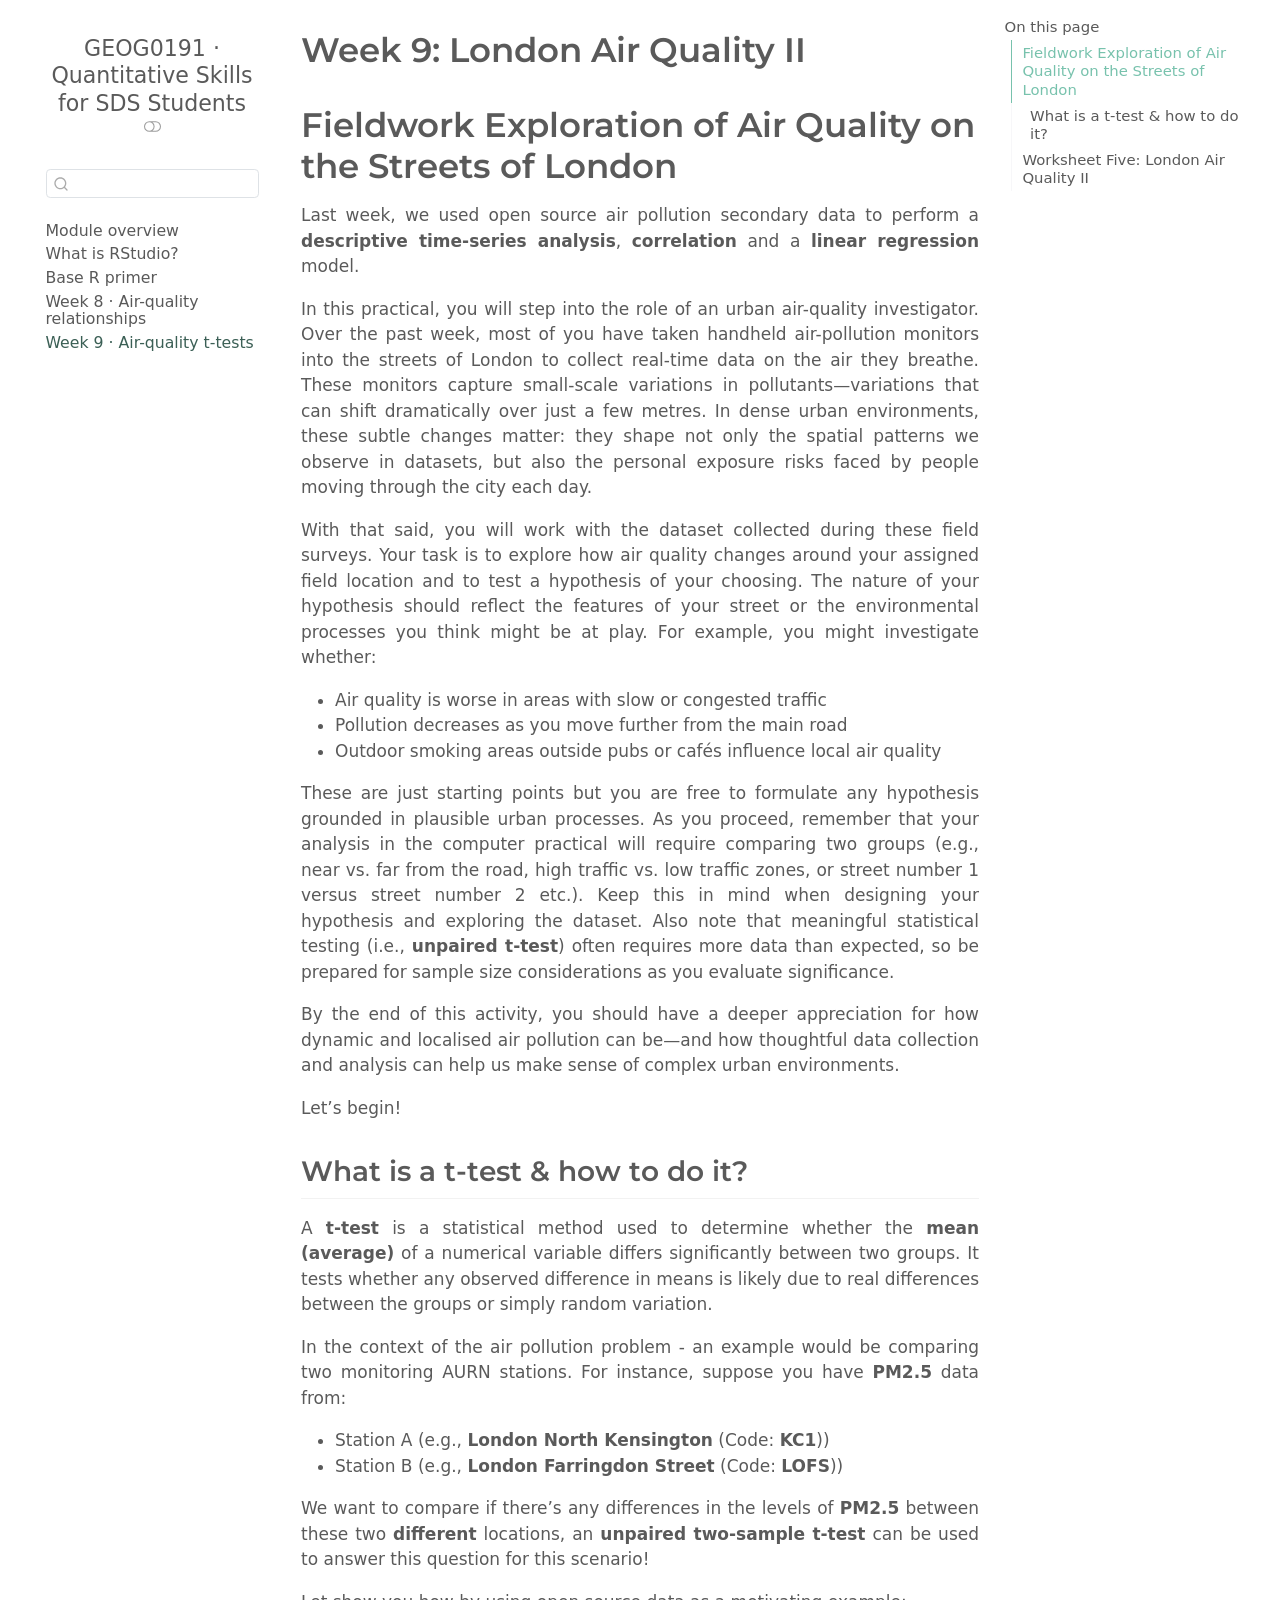
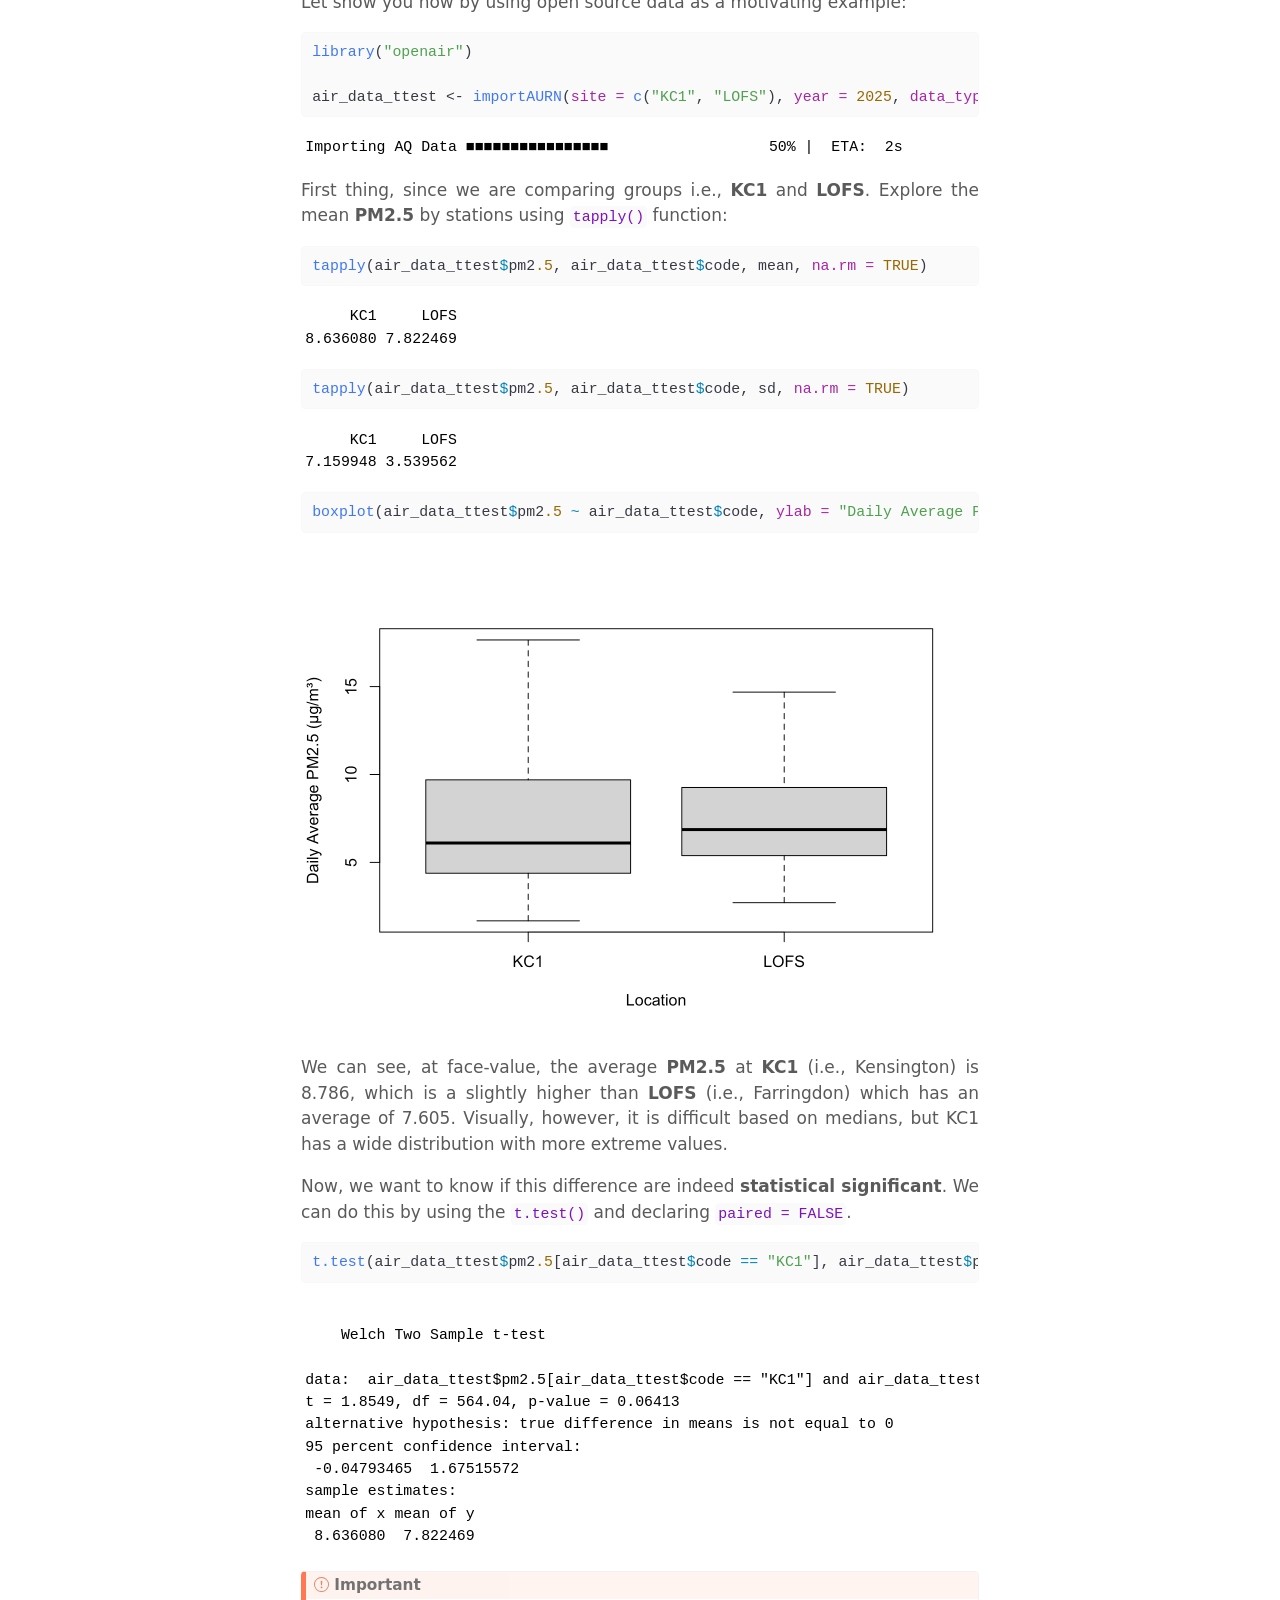
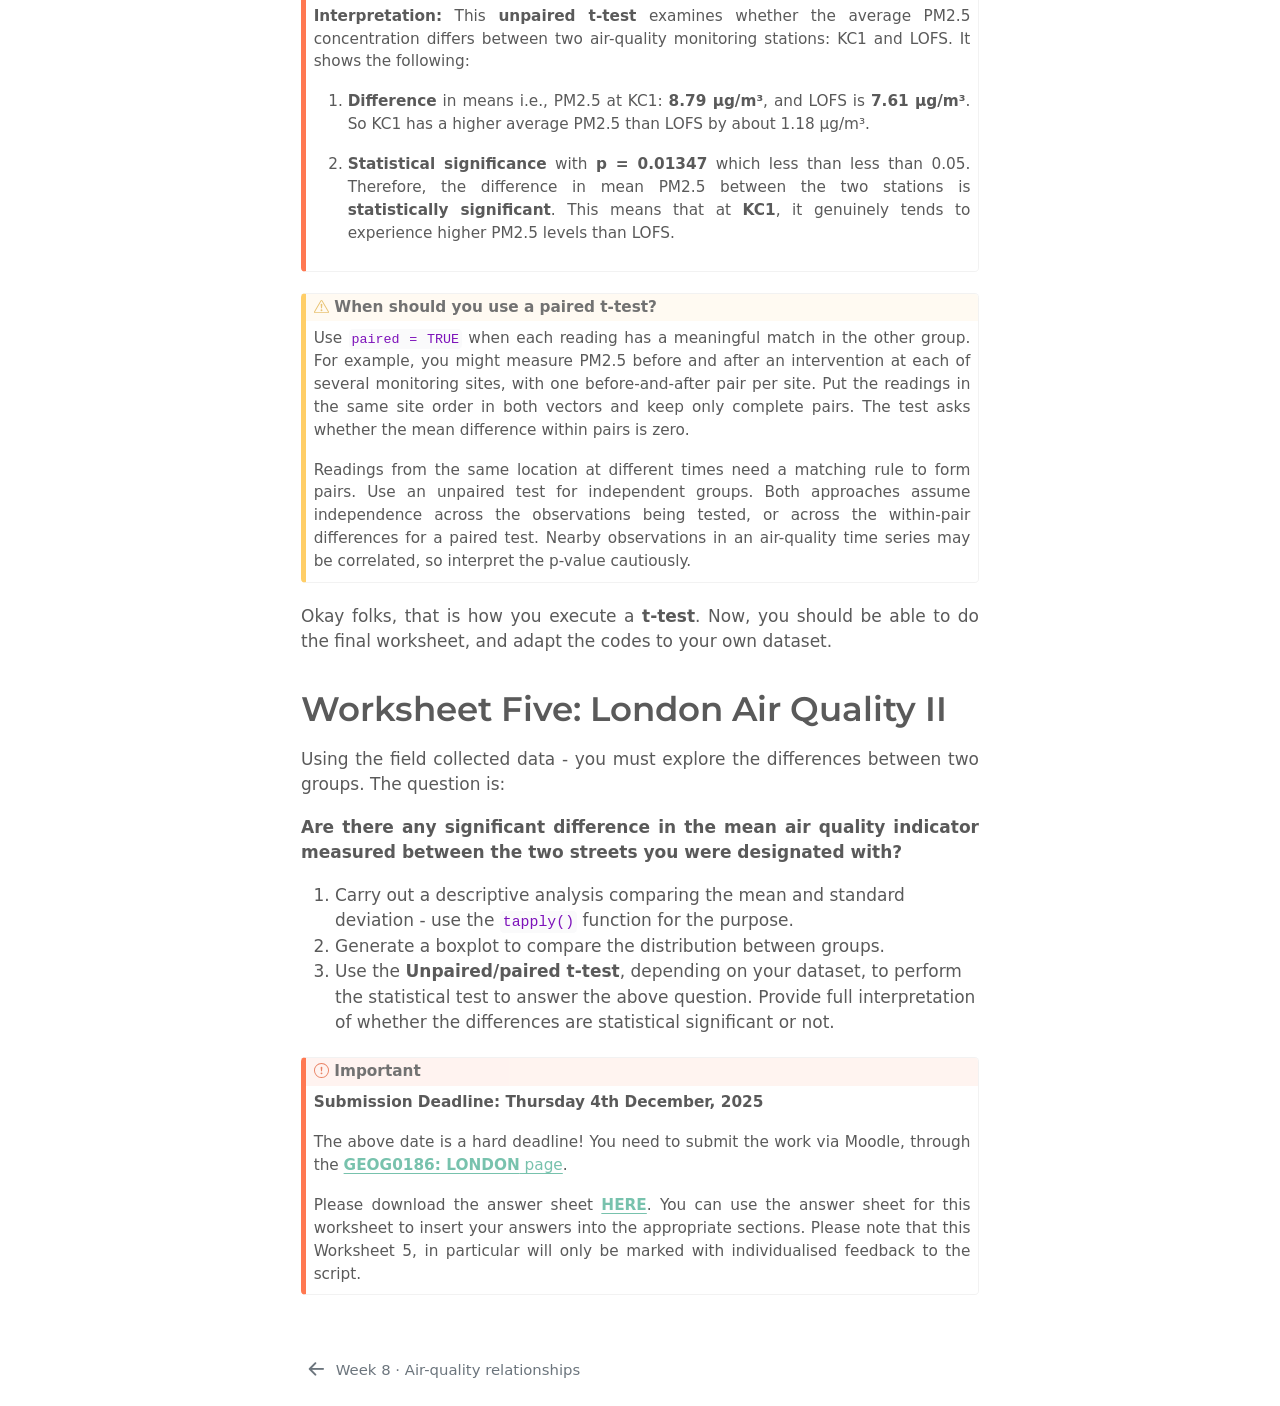
==== commit 16c4df48: "Clarify when to use paired t-tests in Week 9" ====
--- a/docs/10-london_airquality_ttests.html
+++ b/docs/10-london_airquality_ttests.html
@@ -485,8 +485,19 @@
 </ol>
 </div>
 </div>
-<div class="(.callout-warning)">
-<p>Suppose that repeat pollution measurements were taken at the <strong>same</strong> location but at different time points - your dataset is structure as <strong>before</strong> and <strong>after</strong> scenario. Here you must used a <strong>paired t-test</strong> <strong>NOT</strong> the <strong>unpaired</strong> one! In the <code>t.test()</code> make sure to set the option <code>paired = TRUE</code> to perform a <strong>paired t-test</strong>!</p>
+<div class="callout callout-style-default callout-warning callout-titled">
+<div class="callout-header d-flex align-content-center">
+<div class="callout-icon-container">
+<i class="callout-icon"></i>
+</div>
+<div class="callout-title-container flex-fill">
+<span class="screen-reader-only">Warning</span>When should you use a paired t-test?
+</div>
+</div>
+<div class="callout-body-container callout-body">
+<p>Use <code>paired = TRUE</code> when each reading has a meaningful match in the other group. For example, you might measure PM2.5 before and after an intervention at each of several monitoring sites, with one before-and-after pair per site. Put the readings in the same site order in both vectors and keep only complete pairs. The test asks whether the mean difference within pairs is zero.</p>
+<p>Readings from the same location at different times need a matching rule to form pairs. Use an unpaired test for independent groups. Both approaches assume independence across the observations being tested, or across the within-pair differences for a paired test. Nearby observations in an air-quality time series may be correlated, so interpret the p-value cautiously.</p>
+</div>
 </div>
 <p>Okay folks, that is how you execute a <strong>t-test</strong>. Now, you should be able to do the final worksheet, and adapt the codes to your own dataset.</p>
 </section>
